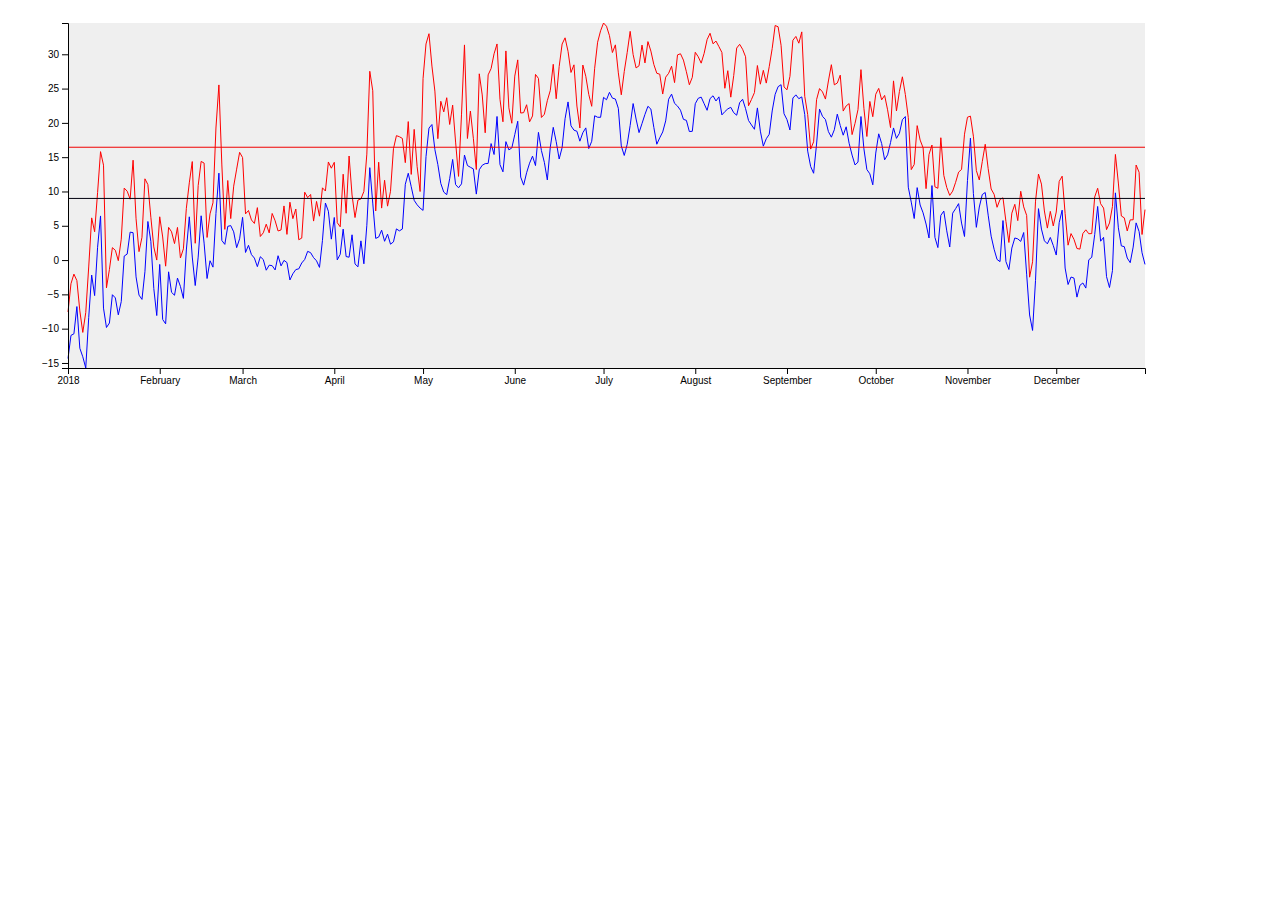
==== lesson1/index.html @ b0c4d730 "init" ====
<html>
    <head>
        <title>My first Timeline</title>
    </head>
    <body>
        <div id="wrapper">
        </div>
        <script src="./d3.v6.js"></script>
        <script src="./chart.js"></script>
    </body>
</html>
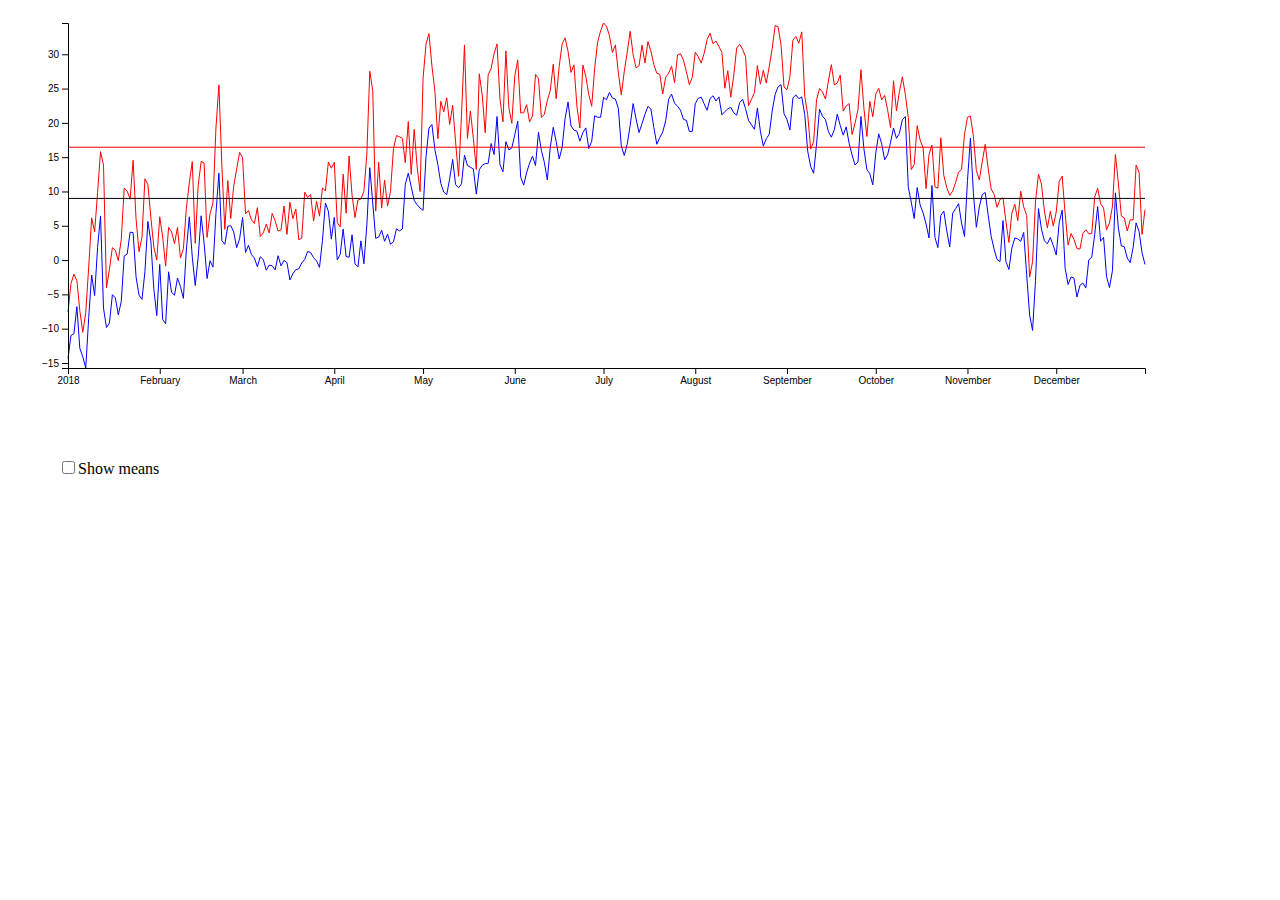
==== commit d0bbeaa4: "shit me so bad in stats" ====
--- a/lesson1/index.html
+++ b/lesson1/index.html
@@ -5,6 +5,11 @@
     <body>
         <div id="wrapper">
         </div>
+        <div style="margin: 50px;">
+            <span onclick="showMeans()">
+                <input type="checkbox">Show means</input>
+            </span>
+        </div>
         <script src="./d3.v6.js"></script>
         <script src="./chart.js"></script>
     </body>
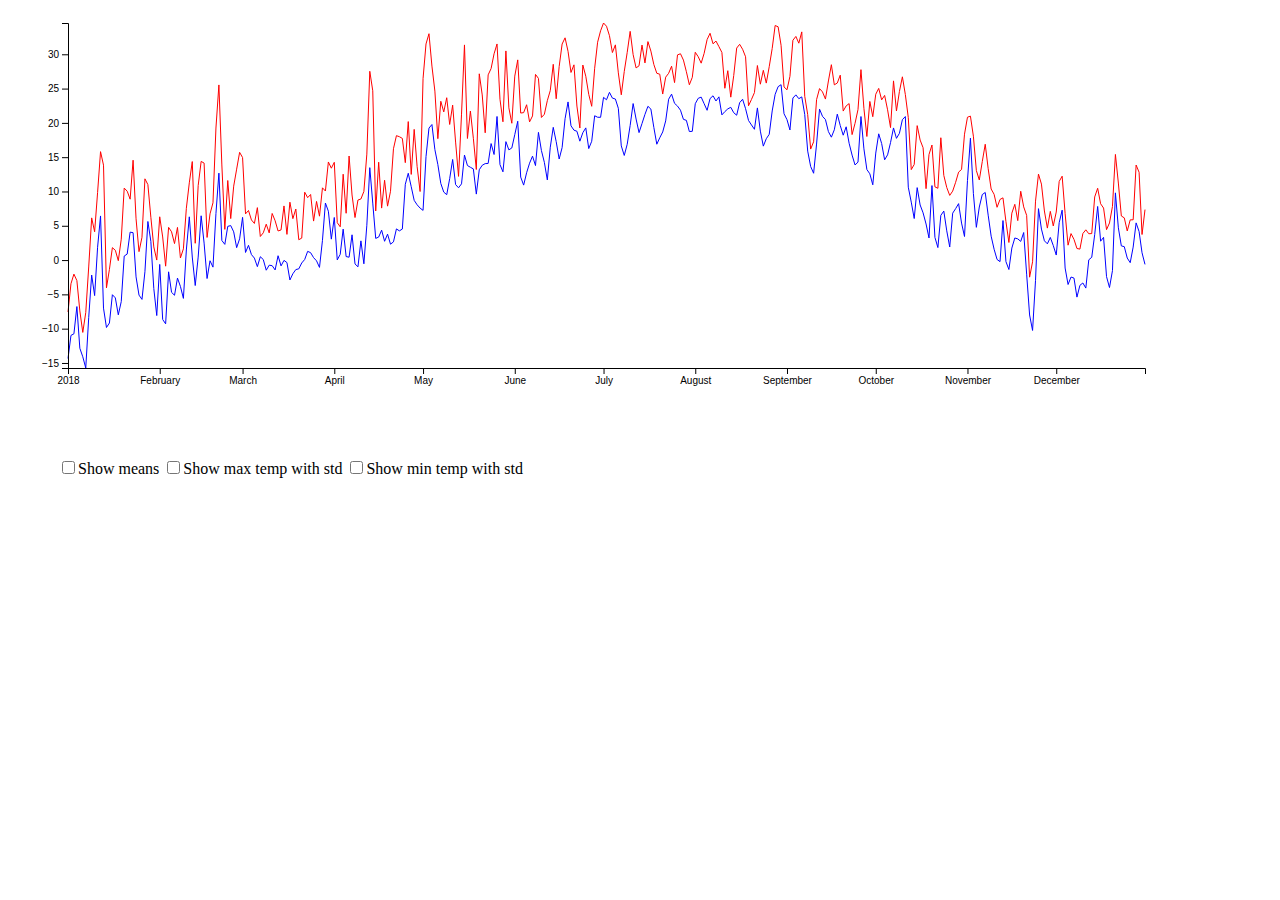
==== commit 03d71b97: "probably this is wrong :)" ====
--- a/lesson1/index.html
+++ b/lesson1/index.html
@@ -9,6 +9,12 @@
             <span onclick="showMeans()">
                 <input type="checkbox">Show means</input>
             </span>
+            <span onclick="showStd('max')">
+                <input type="checkbox">Show max temp with std</input>
+            </span>
+            <span onclick="showStd('min')">
+                <input type="checkbox">Show min temp with std</input>
+            </span>
         </div>
         <script src="./d3.v6.js"></script>
         <script src="./chart.js"></script>
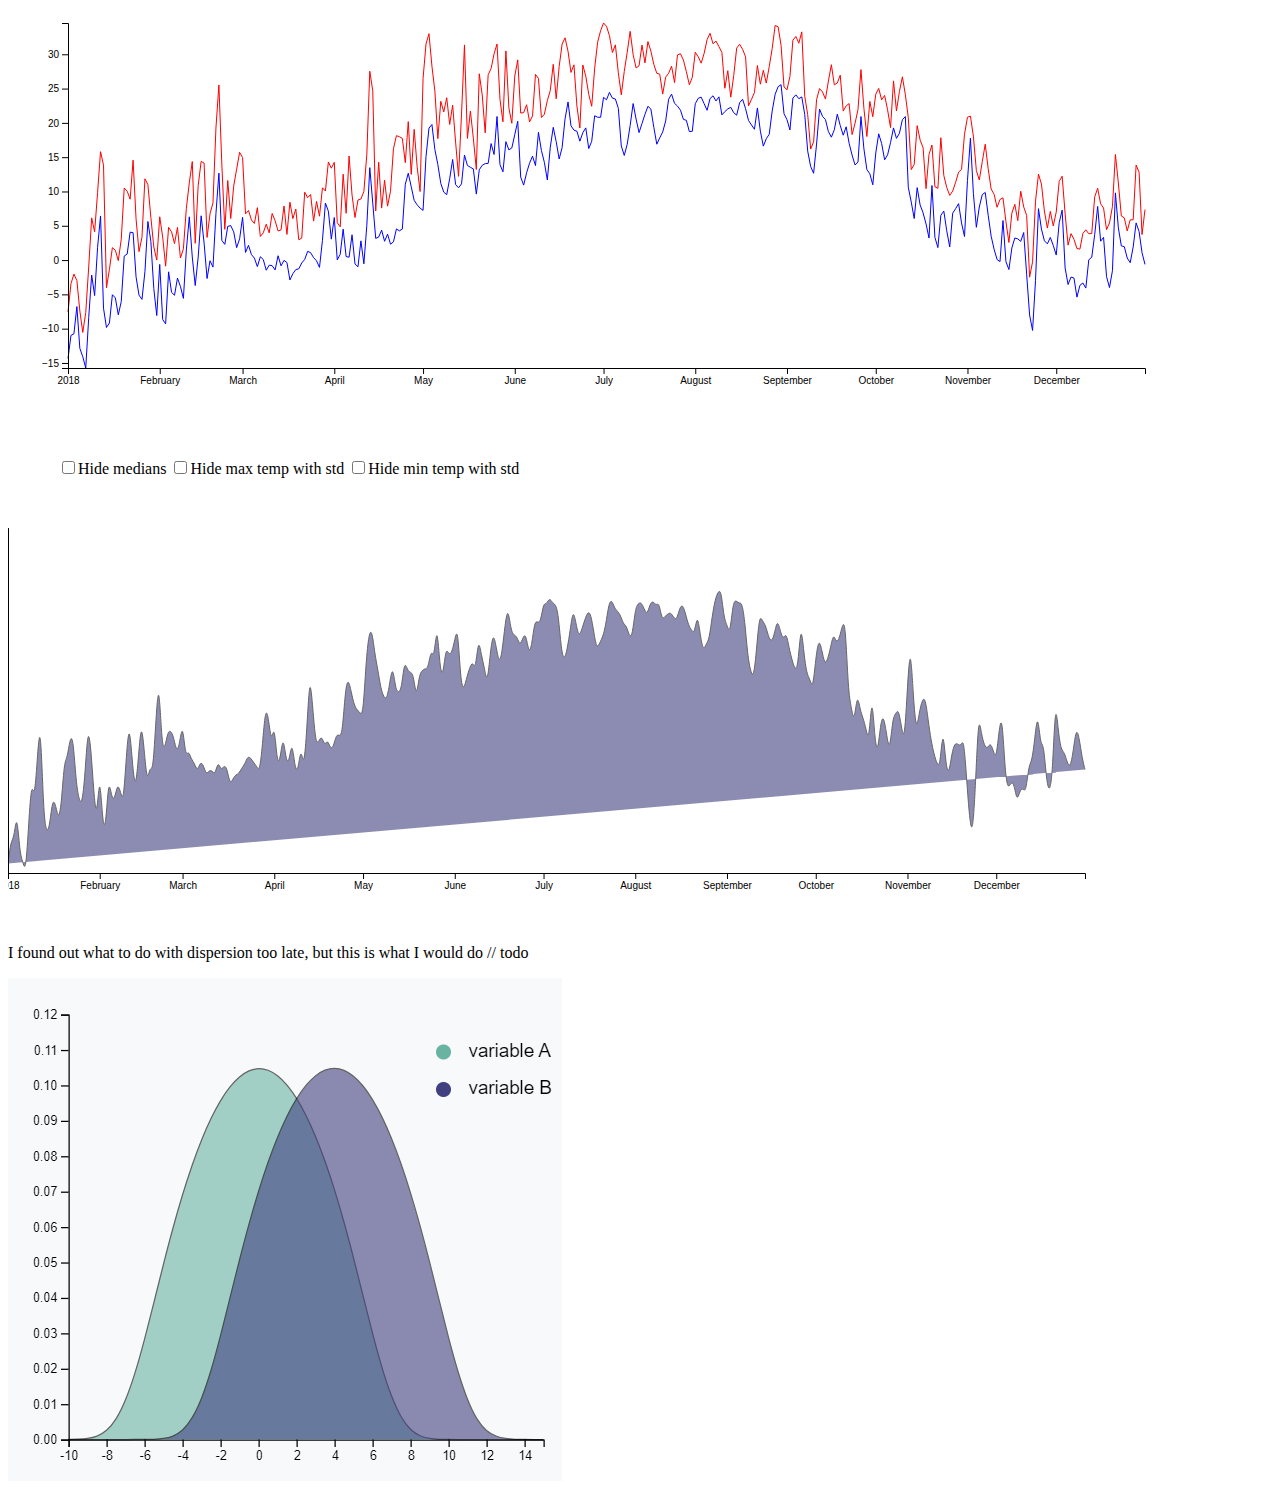
==== commit 92d828cb: "dispersion try failed" ====
--- a/lesson1/index.html
+++ b/lesson1/index.html
@@ -6,16 +6,23 @@
         <div id="wrapper">
         </div>
         <div style="margin: 50px;">
-            <span onclick="showMeans()">
-                <input type="checkbox">Show means</input>
+            <span onclick="showMedians()">
+                <input type="checkbox">Hide medians</input>
             </span>
             <span onclick="showStd('max')">
-                <input type="checkbox">Show max temp with std</input>
+                <input type="checkbox">Hide max temp with std</input>
             </span>
             <span onclick="showStd('min')">
-                <input type="checkbox">Show min temp with std</input>
+                <input type="checkbox">Hide min temp with std</input>
             </span>
         </div>
+        <div id="dispersion-wrapper">
+        </div>
+        <p>
+            I found out what to do with dispersion too late, but this is what I would do
+            // todo
+        </p>
+        <img src="test.png">
         <script src="./d3.v6.js"></script>
         <script src="./chart.js"></script>
     </body>
